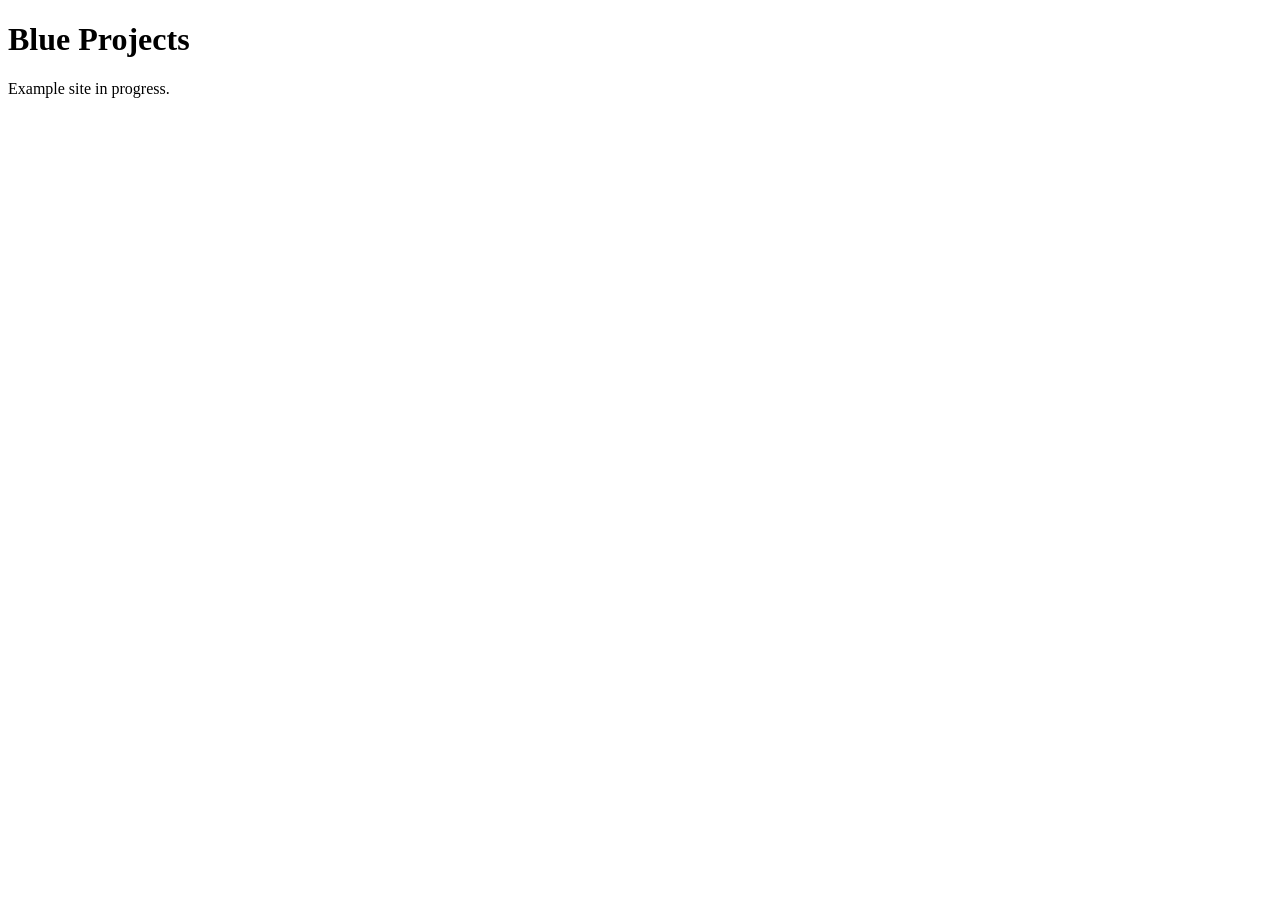
==== blue-projects/index.html @ f51b66b6 "Reset folio to scaffold, add Blue Projects folder Daniel wants to do more design thinking before the" ====
<!doctype html>
<!--
  Holding page so /blue-projects resolves. Deliberately unstyled — no design
  decisions here, and nothing linked from the folio's stylesheets, since Blue
  Projects is a separate brand.

  Replace wholesale once the brand lands.
-->
<html lang="en">
  <head>
    <meta charset="utf-8" />
    <meta name="viewport" content="width=device-width, initial-scale=1" />

    <title>Blue Projects</title>
    <meta name="description" content="Blue Projects — example site. In progress." />

    <!-- Nothing to index until there's real content. -->
    <meta name="robots" content="noindex" />
  </head>

  <body>
    <main>
      <h1>Blue Projects</h1>
      <p>Example site in progress.</p>
    </main>
  </body>
</html>
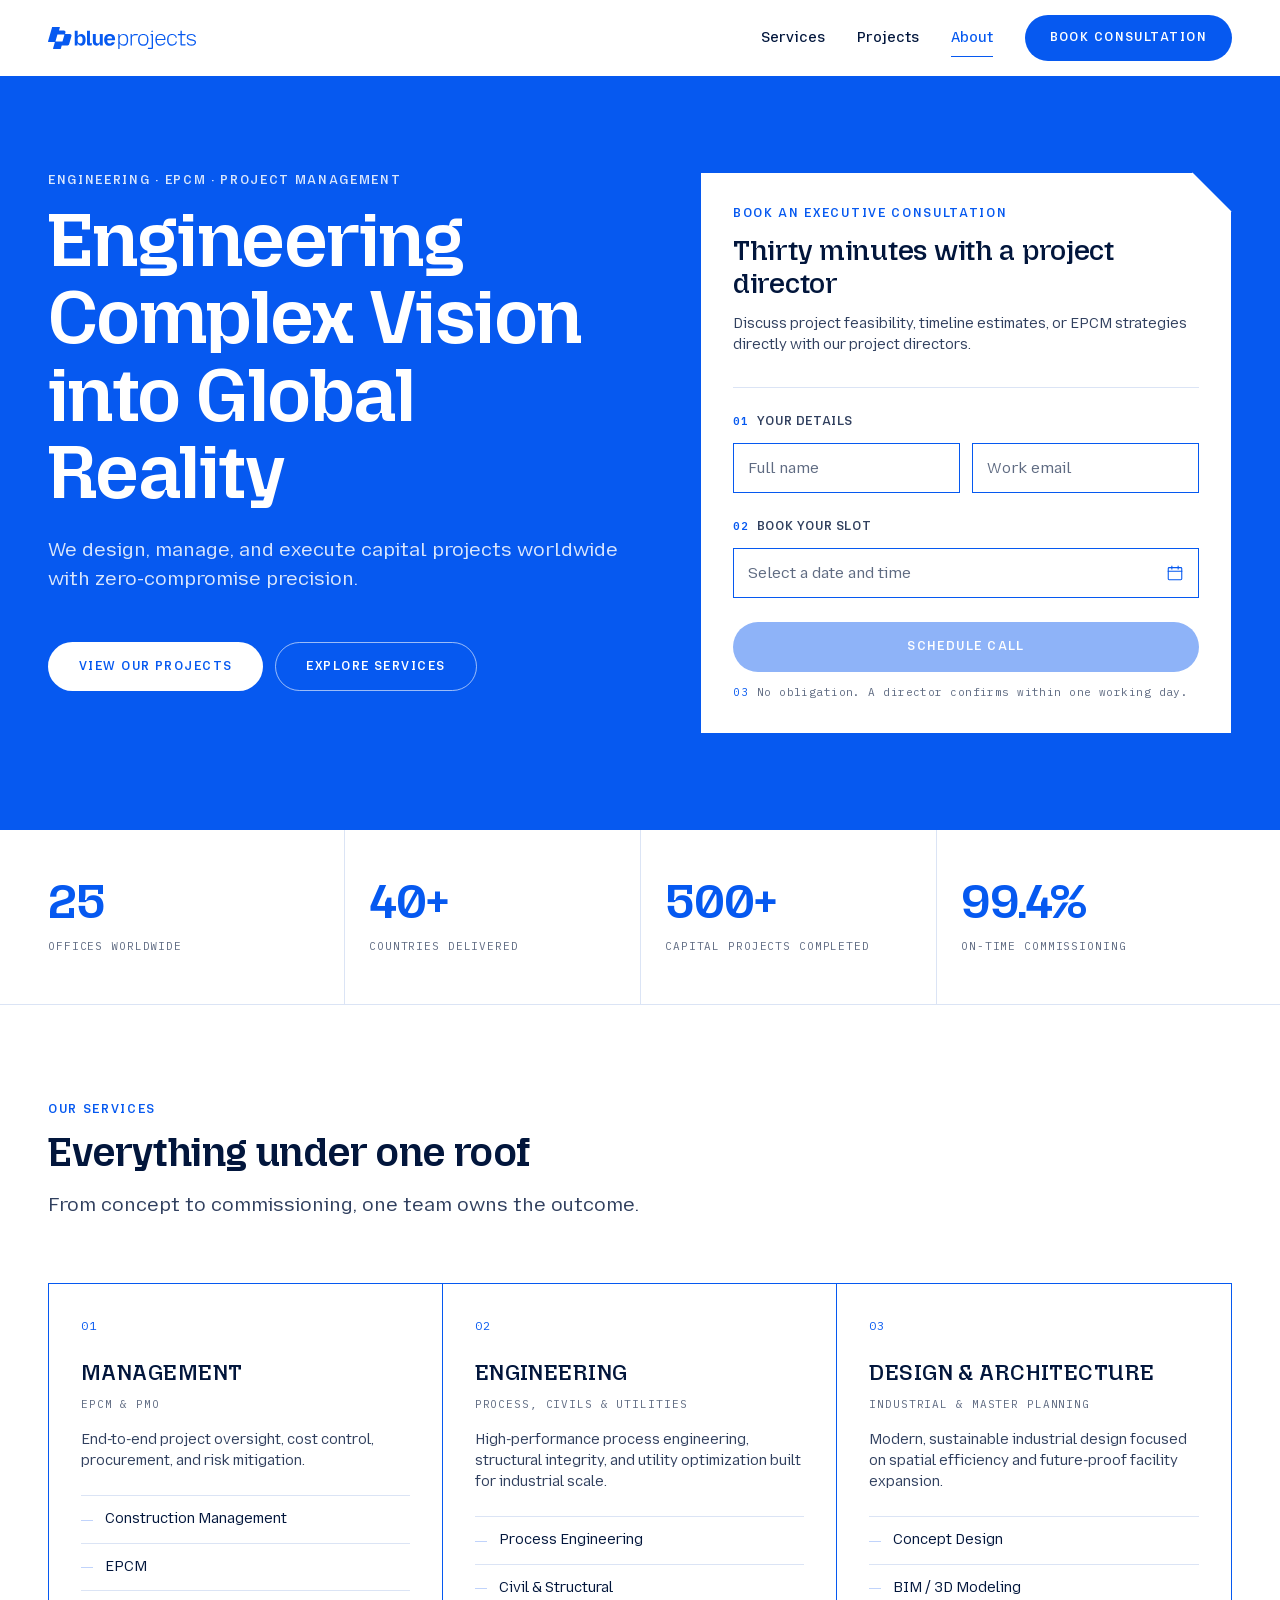
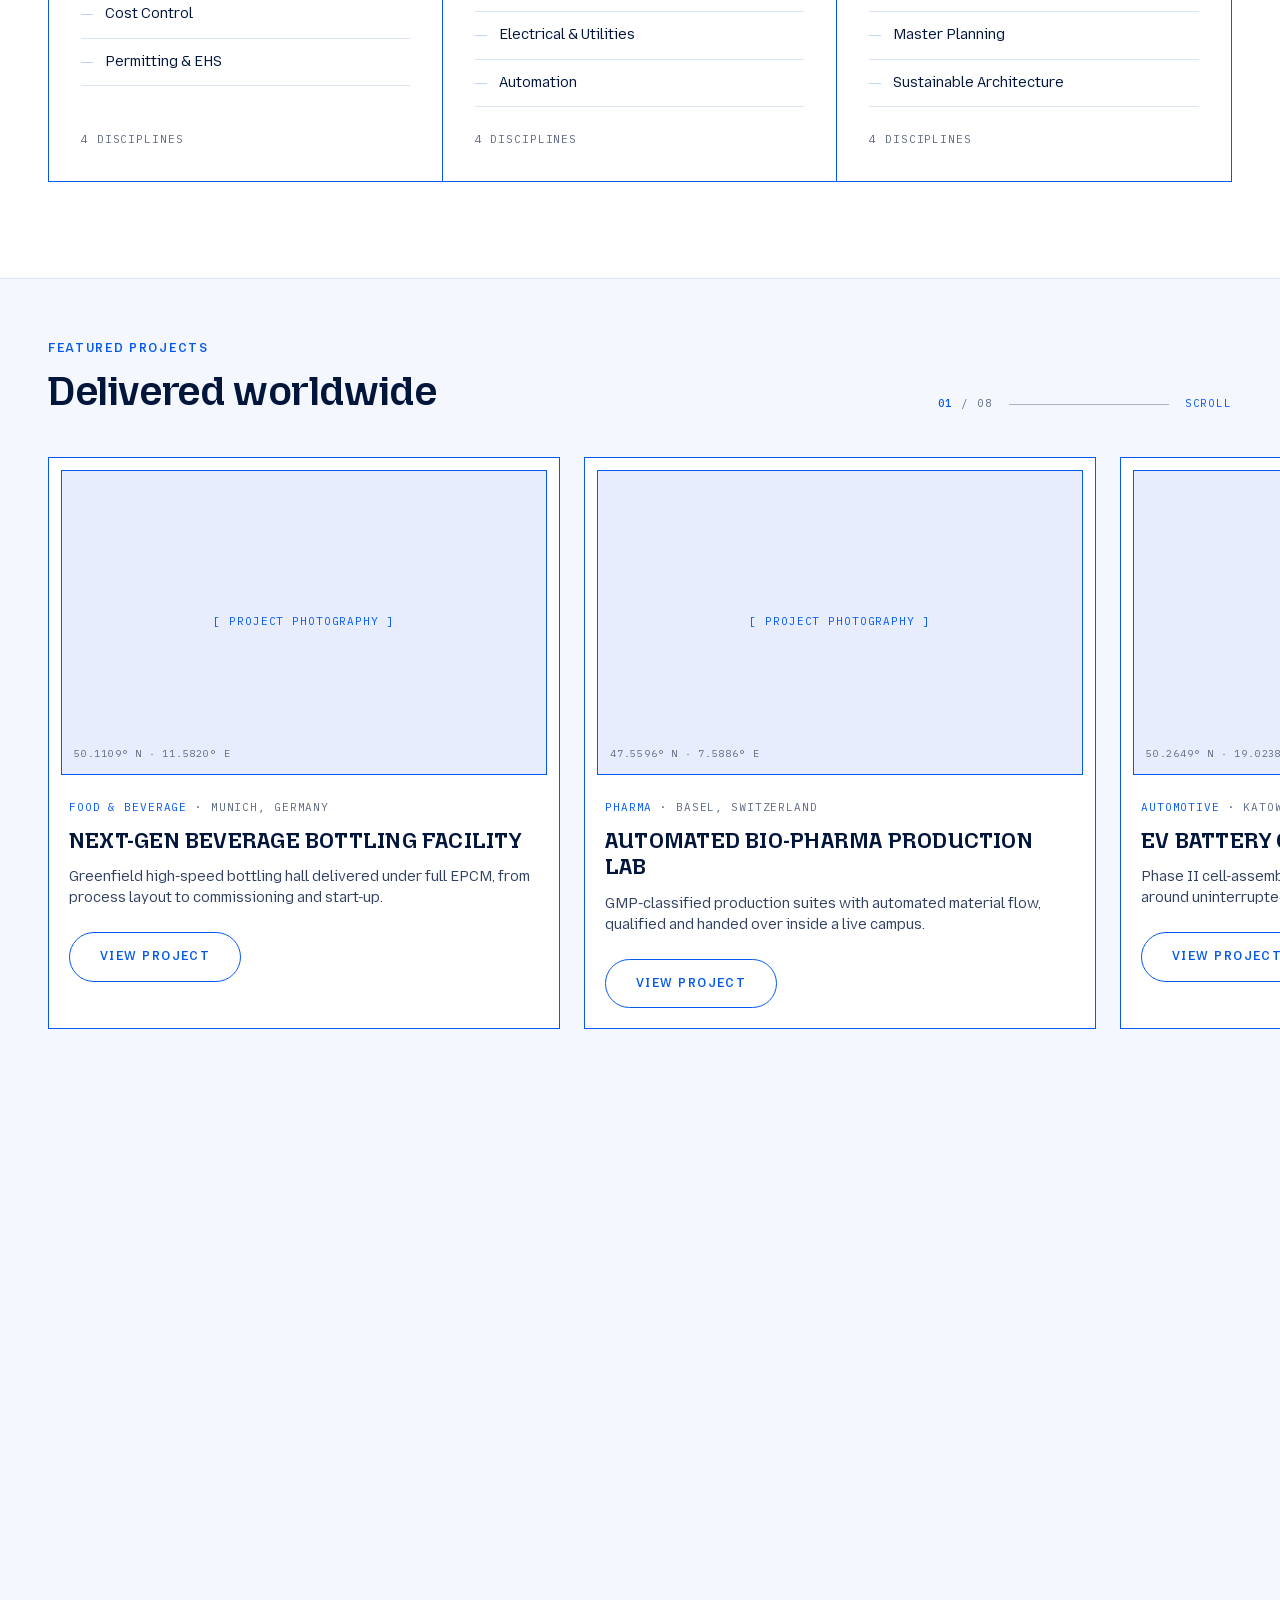
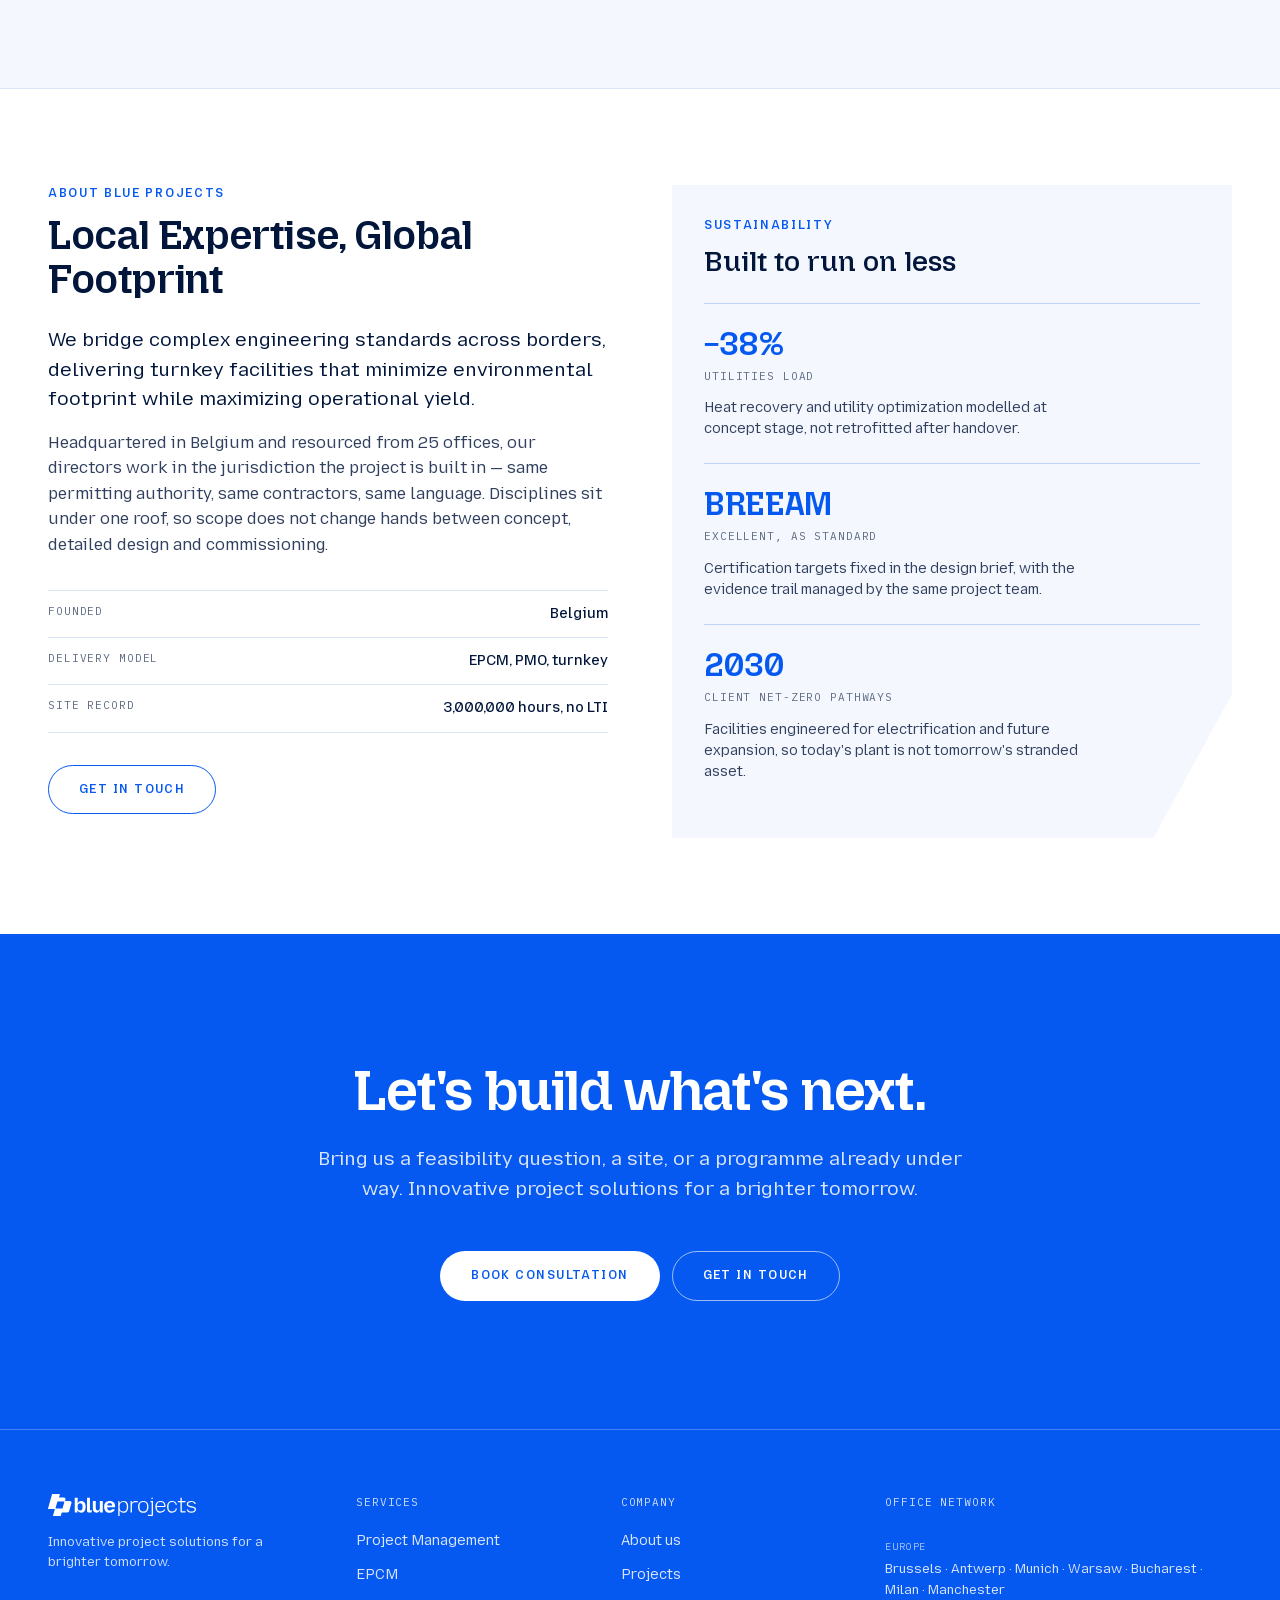
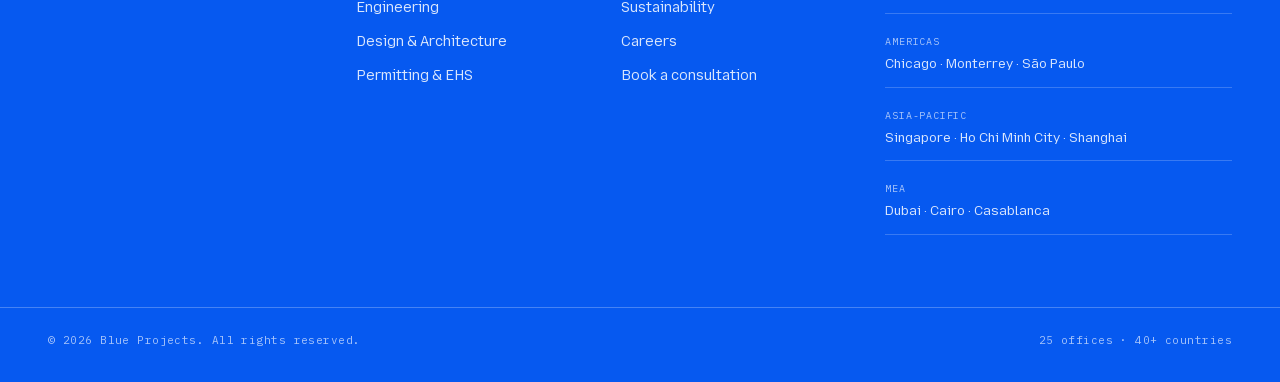
==== commit ff5b3238: "Add the Experience component from the Figma component set Builds "Job description" (Property 1 = CTL" ====
--- a/blue-projects/index.html
+++ b/blue-projects/index.html
@@ -1,27 +1,636 @@
 <!doctype html>
-<!--
-  Holding page so /blue-projects resolves. Deliberately unstyled — no design
-  decisions here, and nothing linked from the folio's stylesheets, since Blue
-  Projects is a separate brand.
-
-  Replace wholesale once the brand lands.
--->
 <html lang="en">
   <head>
     <meta charset="utf-8" />
     <meta name="viewport" content="width=device-width, initial-scale=1" />
 
-    <title>Blue Projects</title>
-    <meta name="description" content="Blue Projects — example site. In progress." />
-
-    <!-- Nothing to index until there's real content. -->
+    <title>Blue Projects — Engineering, EPCM and project management</title>
+    <meta
+      name="description"
+      content="Blue Projects designs, manages and executes capital projects worldwide — engineering, EPCM and industrial architecture from concept through commissioning."
+    />
     <meta name="robots" content="noindex" />
+    <meta name="theme-color" content="#0659f0" />
+
+    <link rel="icon" href="assets/brand/blue-projects-motif.svg" type="image/svg+xml" />
+
+    <!-- Preload the two faces that paint above the fold. -->
+    <link rel="preload" href="assets/fonts/MozillaHeadline-Variable.woff2" as="font" type="font/woff2" crossorigin />
+    <link rel="preload" href="assets/fonts/MozillaText-Variable.woff2" as="font" type="font/woff2" crossorigin />
+
+    <link rel="stylesheet" href="css/tokens.css" />
+    <link rel="stylesheet" href="css/main.css" />
+
+    <!-- Marks the page as scripted before first paint, so scroll reveals only
+         start hidden when there's something around to un-hide them. -->
+    <script>
+      document.documentElement.className += ' js';
+    </script>
   </head>
 
   <body>
-    <main>
-      <h1>Blue Projects</h1>
-      <p>Example site in progress.</p>
+    <a class="skip-link" href="#main">Skip to content</a>
+
+    <!-- ====================================================================
+         Navigation
+         ==================================================================== -->
+    <header class="nav" id="nav" data-nav>
+      <div class="nav__inner">
+        <a class="nav__brand" href="#top" aria-label="Blue Projects — home">
+          <img src="assets/brand/blue-projects-logo-blue.svg" alt="Blue Projects" width="168" height="22" />
+        </a>
+
+        <nav class="nav__links" id="nav-links" aria-label="Primary">
+          <a class="nav__link" href="#services" data-navlink="services">Services</a>
+          <a class="nav__link" href="#projects" data-navlink="projects">Projects</a>
+          <a class="nav__link" href="#about" data-navlink="about">About</a>
+          <a class="btn btn--primary nav__cta" href="#consultation">Book Consultation</a>
+        </nav>
+
+        <button class="nav__toggle" type="button" aria-expanded="false" aria-controls="nav-links" data-nav-toggle>
+          <span class="nav__toggle-bars" aria-hidden="true"><i></i><i></i></span>
+          <span class="sr-only">Menu</span>
+        </button>
+      </div>
+    </header>
+
+    <!-- Everything that scrolls. js/main.js translates this wrapper — and only
+         this wrapper — for the elastic overscroll bounce, so the fixed nav
+         above it stays put. -->
+    <div class="page" data-page>
+      <main id="main">
+      <!-- ==================================================================
+           A. Hero + executive consultation
+           ================================================================== -->
+      <section class="hero" id="top">
+        <div class="container hero__grid">
+          <div class="hero__copy">
+            <p class="eyebrow eyebrow--on-blue">Engineering · EPCM · Project management</p>
+
+            <h1 class="hero__title">Engineering Complex Vision into Global Reality</h1>
+
+            <p class="hero__sub">
+              We design, manage, and execute capital projects worldwide with zero-compromise precision.
+            </p>
+
+            <div class="hero__actions">
+              <a class="btn btn--on-blue" href="#projects">View our projects</a>
+              <a class="btn btn--ghost-on-blue" href="#services">Explore services</a>
+            </div>
+          </div>
+
+          <!-- Consultation feature box -------------------------------------
+               Three steps: details, slot, schedule. The slot picker stays
+               collapsed to one field until it's opened, which is what keeps
+               the card short. The CTA unlocks once name, email, date and time
+               are all in. -->
+          <aside class="consult" id="consultation" aria-labelledby="consult-title">
+            <div class="consult__head">
+              <p class="eyebrow">Book an Executive Consultation</p>
+              <h2 class="consult__title" id="consult-title">Thirty minutes with a project director</h2>
+              <p class="consult__copy">
+                Discuss project feasibility, timeline estimates, or EPCM strategies directly with our project
+                directors.
+              </p>
+            </div>
+
+            <form class="consult__form" data-consult-form novalidate>
+              <noscript>
+                <p class="consult__noscript">
+                  Enable JavaScript to pick a slot, or email
+                  <a href="mailto:consult@blueprojects.example">consult@blueprojects.example</a>.
+                </p>
+              </noscript>
+
+              <ol class="consult__steps">
+                <!-- Step 01 — who's calling -->
+                <li class="consult__step" data-step="1">
+                  <span class="consult__label"><span class="consult__num">01</span> Your details</span>
+                  <div class="fields">
+                    <div class="field">
+                      <label class="sr-only" for="consult-name">Full name</label>
+                      <input
+                        class="field__control"
+                        id="consult-name"
+                        name="name"
+                        type="text"
+                        placeholder="Full name"
+                        autocomplete="name"
+                        required
+                        data-consult-name
+                      />
+                    </div>
+                    <div class="field">
+                      <label class="sr-only" for="consult-email">Work email</label>
+                      <input
+                        class="field__control"
+                        id="consult-email"
+                        name="email"
+                        type="email"
+                        placeholder="Work email"
+                        autocomplete="email"
+                        required
+                        aria-describedby="consult-email-error"
+                        data-consult-email
+                      />
+                    </div>
+                  </div>
+                  <p class="field__error" id="consult-email-error" data-consult-email-error hidden>
+                    Enter a valid email address.
+                  </p>
+                </li>
+
+                <!-- Step 02 — the slot. Collapsed to a single field; opening it
+                     reveals the calendar and that date's times side by side, and
+                     it collapses again once a full slot is picked. -->
+                <li class="consult__step" data-step="2">
+                  <span class="consult__label" id="consult-slot-label">
+                    <span class="consult__num">02</span> Book your slot
+                  </span>
+
+                  <button
+                    class="slot"
+                    type="button"
+                    aria-expanded="false"
+                    aria-controls="slot-panel"
+                    aria-labelledby="consult-slot-label slot-value"
+                    data-slot-trigger
+                  >
+                    <span class="slot__value" id="slot-value" data-slot-value>Select a date and time</span>
+                    <svg class="slot__icon" viewBox="0 0 20 20" aria-hidden="true" focusable="false">
+                      <rect x="2.5" y="4" width="15" height="13.5" rx="1" />
+                      <path d="M2.5 8h15M6.5 2.5v3M13.5 2.5v3" />
+                    </svg>
+                  </button>
+
+                  <div class="slotpanel" id="slot-panel" data-slot-panel>
+                    <div class="slotpanel__inner">
+                      <div class="slotpanel__grid">
+                        <!-- Calendar -->
+                        <div class="cal">
+                          <div class="cal__head">
+                            <button class="cal__nav" type="button" data-cal-prev aria-label="Previous month">
+                              <svg viewBox="0 0 12 12" aria-hidden="true" focusable="false">
+                                <path d="M7.5 1.5 3 6l4.5 4.5" />
+                              </svg>
+                            </button>
+                            <p class="cal__month" data-cal-month aria-live="polite">Month</p>
+                            <button class="cal__nav" type="button" data-cal-next aria-label="Next month">
+                              <svg viewBox="0 0 12 12" aria-hidden="true" focusable="false">
+                                <path d="M4.5 1.5 9 6l-4.5 4.5" />
+                              </svg>
+                            </button>
+                            <span class="cal__tz" data-cal-tz>CET</span>
+                          </div>
+
+                          <div class="cal__dows" aria-hidden="true">
+                            <span>M</span><span>T</span><span>W</span><span>T</span>
+                            <span>F</span><span>S</span><span>S</span>
+                          </div>
+
+                          <div class="cal__grid" role="group" aria-labelledby="consult-slot-label" data-cal-grid>
+                            <!-- Populated by js/main.js -->
+                          </div>
+                        </div>
+
+                        <!-- Times for the selected day -->
+                        <div class="slottimes">
+                          <p class="slottimes__title" id="consult-time-label" data-times-title>Select a date</p>
+                          <div class="times" role="radiogroup" aria-labelledby="consult-time-label" data-consult-times>
+                            <!-- Populated by js/main.js -->
+                          </div>
+                        </div>
+                      </div>
+
+                      <p class="slotpanel__hint" data-consult-time-hint>
+                        Working days only · 30 minutes · CET
+                      </p>
+                    </div>
+                  </div>
+                </li>
+
+                <!-- Step 03 — submit -->
+                <li class="consult__step" data-step="3">
+                  <button class="btn btn--primary btn--block" type="submit" data-consult-submit disabled>
+                    Schedule Call
+                  </button>
+                  <p class="consult__fineprint">
+                    <span class="consult__num">03</span> No obligation. A director confirms within one working day.
+                  </p>
+                </li>
+              </ol>
+            </form>
+
+            <!-- Confirmation state, swapped in on submit -->
+            <div class="consult__done" data-consult-done hidden>
+              <p class="eyebrow">Request received</p>
+              <h3 class="consult__done-title">Slot held</h3>
+              <dl class="consult__summary">
+                <div><dt>Name</dt><dd data-done-name></dd></div>
+                <div><dt>Email</dt><dd data-done-email></dd></div>
+                <div><dt>Slot</dt><dd data-done-date></dd></div>
+                <div><dt>Reference</dt><dd data-done-ref></dd></div>
+              </dl>
+              <p class="consult__copy">
+                A project director will confirm the time by email within one working day.
+              </p>
+              <button class="btn btn--ghost btn--block" type="button" data-consult-reset>Book another slot</button>
+            </div>
+          </aside>
+        </div>
+      </section>
+
+      <!-- ==================================================================
+           C. Stats banner
+           ================================================================== -->
+      <section class="stats" aria-label="Blue Projects by the numbers">
+        <div class="container stats__grid">
+          <div class="stat" data-reveal>
+            <span class="stat__value" data-count-to="25">25</span>
+            <span class="stat__label">Offices worldwide</span>
+          </div>
+          <div class="stat" data-reveal>
+            <span class="stat__value" data-count-to="40" data-count-suffix="+">40+</span>
+            <span class="stat__label">Countries delivered</span>
+          </div>
+          <div class="stat" data-reveal>
+            <span class="stat__value" data-count-to="500" data-count-suffix="+">500+</span>
+            <span class="stat__label">Capital projects completed</span>
+          </div>
+          <div class="stat" data-reveal>
+            <span class="stat__value" data-count-to="99.4" data-count-suffix="%" data-count-decimals="1">99.4%</span>
+            <span class="stat__label">On-time commissioning</span>
+          </div>
+        </div>
+      </section>
+
+      <!-- ==================================================================
+           D. Services
+           ================================================================== -->
+      <section class="services section" id="services">
+        <div class="container">
+          <div class="section__head" data-reveal>
+            <p class="eyebrow">Our Services</p>
+            <h2 class="section__title">Everything under one roof</h2>
+            <p class="section__sub">From concept to commissioning, one team owns the outcome.</p>
+          </div>
+
+          <div class="buckets">
+            <!-- 1. Management -->
+            <article class="bucket">
+              <p class="bucket__index">01</p>
+              <h3 class="bucket__title">Management</h3>
+              <p class="bucket__kicker">EPCM &amp; PMO</p>
+              <p class="bucket__copy">
+                End-to-end project oversight, cost control, procurement, and risk mitigation.
+              </p>
+              <ul class="bucket__list">
+                <li>Construction Management</li>
+                <li>EPCM</li>
+                <li>Cost Control</li>
+                <li>Permitting &amp; EHS</li>
+              </ul>
+              <p class="bucket__meta">4 disciplines</p>
+            </article>
+
+            <!-- 2. Engineering -->
+            <article class="bucket">
+              <p class="bucket__index">02</p>
+              <h3 class="bucket__title">Engineering</h3>
+              <p class="bucket__kicker">Process, civils &amp; utilities</p>
+              <p class="bucket__copy">
+                High-performance process engineering, structural integrity, and utility optimization built for
+                industrial scale.
+              </p>
+              <ul class="bucket__list">
+                <li>Process Engineering</li>
+                <li>Civil &amp; Structural</li>
+                <li>Electrical &amp; Utilities</li>
+                <li>Automation</li>
+              </ul>
+              <p class="bucket__meta">4 disciplines</p>
+            </article>
+
+            <!-- 3. Design & Architecture -->
+            <article class="bucket">
+              <p class="bucket__index">03</p>
+              <h3 class="bucket__title">Design &amp; Architecture</h3>
+              <p class="bucket__kicker">Industrial &amp; master planning</p>
+              <p class="bucket__copy">
+                Modern, sustainable industrial design focused on spatial efficiency and future-proof facility
+                expansion.
+              </p>
+              <ul class="bucket__list">
+                <li>Concept Design</li>
+                <li>BIM / 3D Modeling</li>
+                <li>Master Planning</li>
+                <li>Sustainable Architecture</li>
+              </ul>
+              <p class="bucket__meta">4 disciplines</p>
+            </article>
+          </div>
+        </div>
+      </section>
+
+      <!-- ==================================================================
+           E. Featured projects — pinned horizontal track
+           ================================================================== -->
+      <section class="pin" id="projects" data-pin>
+        <div class="pin__stage">
+          <div class="container pin__head">
+            <div>
+              <p class="eyebrow">Featured Projects</p>
+              <h2 class="pin__title">Delivered worldwide</h2>
+            </div>
+            <div class="pin__progress" aria-hidden="true">
+              <span class="pin__count"><b data-pin-index>01</b> / <span data-pin-total>08</span></span>
+              <span class="pin__bar"><i data-pin-bar></i></span>
+              <span class="pin__scrollcue">Scroll</span>
+            </div>
+          </div>
+
+          <div class="pin__viewport" data-pin-viewport>
+            <div class="pin__track" data-pin-track>
+              <article class="project">
+                <div class="project__frame">
+                  <div class="project__image" role="img" aria-label="Beverage bottling hall, Munich">
+                    <span class="project__placeholder">[ project photography ]</span>
+                    <span class="project__coord">50.1109° N · 11.5820° E</span>
+                  </div>
+                </div>
+                <div class="project__body">
+                  <p class="project__meta"><span class="project__sector">Food &amp; Beverage</span> · Munich, Germany</p>
+                  <h3 class="project__title">Next-Gen Beverage Bottling Facility</h3>
+                  <p class="project__copy">
+                    Greenfield high-speed bottling hall delivered under full EPCM, from process layout to
+                    commissioning and start-up.
+                  </p>
+                  <a class="btn btn--ghost" href="#projects">View Project</a>
+                </div>
+              </article>
+
+              <article class="project">
+                <div class="project__frame">
+                  <div class="project__image" role="img" aria-label="Bio-pharma production laboratory, Basel">
+                    <span class="project__placeholder">[ project photography ]</span>
+                    <span class="project__coord">47.5596° N · 7.5886° E</span>
+                  </div>
+                </div>
+                <div class="project__body">
+                  <p class="project__meta"><span class="project__sector">Pharma</span> · Basel, Switzerland</p>
+                  <h3 class="project__title">Automated Bio-Pharma Production Lab</h3>
+                  <p class="project__copy">
+                    GMP-classified production suites with automated material flow, qualified and handed over
+                    inside a live campus.
+                  </p>
+                  <a class="btn btn--ghost" href="#projects">View Project</a>
+                </div>
+              </article>
+
+              <article class="project">
+                <div class="project__frame">
+                  <div class="project__image" role="img" aria-label="EV battery gigafactory, Katowice">
+                    <span class="project__placeholder">[ project photography ]</span>
+                    <span class="project__coord">50.2649° N · 19.0238° E</span>
+                  </div>
+                </div>
+                <div class="project__body">
+                  <p class="project__meta"><span class="project__sector">Automotive</span> · Katowice, Poland</p>
+                  <h3 class="project__title">EV Battery Gigafactory Phase II</h3>
+                  <p class="project__copy">
+                    Phase II cell-assembly expansion on a brownfield site, engineered around uninterrupted
+                    production next door.
+                  </p>
+                  <a class="btn btn--ghost" href="#projects">View Project</a>
+                </div>
+              </article>
+
+              <article class="project">
+                <div class="project__frame">
+                  <div class="project__image" role="img" aria-label="Cold-chain distribution hub, Manchester">
+                    <span class="project__placeholder">[ project photography ]</span>
+                    <span class="project__coord">53.4808° N · 2.2426° W</span>
+                  </div>
+                </div>
+                <div class="project__body">
+                  <p class="project__meta"><span class="project__sector">Logistics</span> · Manchester, UK</p>
+                  <h3 class="project__title">High-Velocity Cold-Chain Hub</h3>
+                  <p class="project__copy">
+                    Temperature-controlled high-bay distribution centre with automated retrieval and full
+                    utilities design.
+                  </p>
+                  <a class="btn btn--ghost" href="#projects">View Project</a>
+                </div>
+              </article>
+
+              <article class="project">
+                <div class="project__frame">
+                  <div class="project__image" role="img" aria-label="Confectionery production hall, Ghent">
+                    <span class="project__placeholder">[ project photography ]</span>
+                    <span class="project__coord">51.0543° N · 3.7174° E</span>
+                  </div>
+                </div>
+                <div class="project__body">
+                  <p class="project__meta"><span class="project__sector">Food &amp; Beverage</span> · Ghent, Belgium</p>
+                  <h3 class="project__title">Confectionery Line Expansion</h3>
+                  <p class="project__copy">
+                    Placeholder copy. Second production line added inside a running plant, with utilities rerouted over
+                    three shutdown windows.
+                  </p>
+                  <a class="btn btn--ghost" href="#projects">View Project</a>
+                </div>
+              </article>
+
+              <article class="project">
+                <div class="project__frame">
+                  <div class="project__image" role="img" aria-label="Sterile fill-finish suite, Dublin">
+                    <span class="project__placeholder">[ project photography ]</span>
+                    <span class="project__coord">53.3498° N · 6.2603° W</span>
+                  </div>
+                </div>
+                <div class="project__body">
+                  <p class="project__meta"><span class="project__sector">Pharma</span> · Dublin, Ireland</p>
+                  <h3 class="project__title">Sterile Fill-Finish Suite</h3>
+                  <p class="project__copy">
+                    Placeholder copy. Cleanroom cascade and isolator installation delivered to a fixed qualification
+                    deadline.
+                  </p>
+                  <a class="btn btn--ghost" href="#projects">View Project</a>
+                </div>
+              </article>
+
+              <article class="project">
+                <div class="project__frame">
+                  <div class="project__image" role="img" aria-label="Press shop extension, Valencia">
+                    <span class="project__placeholder">[ project photography ]</span>
+                    <span class="project__coord">39.4699° N · 0.3763° W</span>
+                  </div>
+                </div>
+                <div class="project__body">
+                  <p class="project__meta"><span class="project__sector">Automotive</span> · Valencia, Spain</p>
+                  <h3 class="project__title">Press Shop Extension</h3>
+                  <p class="project__copy">
+                    Placeholder copy. Heavy-foundation press bay with reinforced pits, sequenced around live body-shop
+                    operations.
+                  </p>
+                  <a class="btn btn--ghost" href="#projects">View Project</a>
+                </div>
+              </article>
+
+              <article class="project">
+                <div class="project__frame">
+                  <div class="project__image" role="img" aria-label="Automated parcel hub, Rotterdam">
+                    <span class="project__placeholder">[ project photography ]</span>
+                    <span class="project__coord">51.9244° N · 4.4777° E</span>
+                  </div>
+                </div>
+                <div class="project__body">
+                  <p class="project__meta"><span class="project__sector">Logistics</span> · Rotterdam, Netherlands</p>
+                  <h3 class="project__title">Automated Parcel Sortation Hub</h3>
+                  <p class="project__copy">
+                    Placeholder copy. Cross-dock terminal with automated sortation, dock levellers and full site
+                    infrastructure.
+                  </p>
+                  <a class="btn btn--ghost" href="#projects">View Project</a>
+                </div>
+              </article>
+            </div>
+          </div>
+        </div>
+      </section>
+
+      <!-- ==================================================================
+           F. About & sustainability
+           ================================================================== -->
+      <section class="about section" id="about">
+        <div class="container about__grid">
+          <div class="about__left" data-reveal>
+            <p class="eyebrow">About Blue Projects</p>
+            <h2 class="section__title">Local Expertise, Global Footprint</h2>
+            <p class="about__lead">
+              We bridge complex engineering standards across borders, delivering turnkey facilities that minimize
+              environmental footprint while maximizing operational yield.
+            </p>
+            <p class="about__body">
+              Headquartered in Belgium and resourced from 25 offices, our directors work in the jurisdiction the
+              project is built in — same permitting authority, same contractors, same language. Disciplines sit
+              under one roof, so scope does not change hands between concept, detailed design and commissioning.
+            </p>
+            <dl class="about__facts">
+              <div><dt>Founded</dt><dd>Belgium</dd></div>
+              <div><dt>Delivery model</dt><dd>EPCM, PMO, turnkey</dd></div>
+              <div><dt>Site record</dt><dd>3,000,000 hours, no LTI</dd></div>
+            </dl>
+            <a class="btn btn--ghost" href="#cta">Get in touch</a>
+          </div>
+
+          <div class="about__right" data-reveal>
+            <p class="eyebrow">Sustainability</p>
+            <h3 class="about__right-title">Built to run on less</h3>
+            <ul class="commitments">
+              <li class="commitment">
+                <span class="commitment__value">−38%</span>
+                <span class="commitment__label">Utilities load</span>
+                <p class="commitment__copy">
+                  Heat recovery and utility optimization modelled at concept stage, not retrofitted after handover.
+                </p>
+              </li>
+              <li class="commitment">
+                <span class="commitment__value">BREEAM</span>
+                <span class="commitment__label">Excellent, as standard</span>
+                <p class="commitment__copy">
+                  Certification targets fixed in the design brief, with the evidence trail managed by the same
+                  project team.
+                </p>
+              </li>
+              <li class="commitment">
+                <span class="commitment__value">2030</span>
+                <span class="commitment__label">Client net-zero pathways</span>
+                <p class="commitment__copy">
+                  Facilities engineered for electrification and future expansion, so today's plant is not tomorrow's
+                  stranded asset.
+                </p>
+              </li>
+            </ul>
+          </div>
+        </div>
+      </section>
+
+      <!-- ==================================================================
+           G. Closing CTA
+           ================================================================== -->
+      <section class="cta" id="cta">
+        <div class="container cta__inner">
+          <h2 class="cta__title">Let's build what's next.</h2>
+          <p class="cta__sub">
+            Bring us a feasibility question, a site, or a programme already under way. Innovative project solutions
+            for a brighter tomorrow.
+          </p>
+          <div class="cta__actions">
+            <a class="btn btn--on-blue" href="#consultation">Book Consultation</a>
+            <a class="btn btn--ghost-on-blue" href="mailto:hello@blueprojects.example">Get in Touch</a>
+          </div>
+        </div>
+      </section>
     </main>
+
+    <!-- ====================================================================
+         Footer
+         ==================================================================== -->
+    <footer class="footer">
+      <div class="container footer__grid">
+        <div class="footer__brand">
+          <img
+            src="assets/brand/blue-projects-logo-white.svg"
+            alt="Blue Projects"
+            width="168"
+            height="22"
+          />
+          <p class="footer__tagline">Innovative project solutions for a brighter tomorrow.</p>
+        </div>
+
+        <div class="footer__col">
+          <p class="footer__title">Services</p>
+          <ul>
+            <li><a href="#services">Project Management</a></li>
+            <li><a href="#services">EPCM</a></li>
+            <li><a href="#services">Engineering</a></li>
+            <li><a href="#services">Design &amp; Architecture</a></li>
+            <li><a href="#services">Permitting &amp; EHS</a></li>
+          </ul>
+        </div>
+
+        <div class="footer__col">
+          <p class="footer__title">Company</p>
+          <ul>
+            <li><a href="#about">About us</a></li>
+            <li><a href="#projects">Projects</a></li>
+            <li><a href="#about">Sustainability</a></li>
+            <li><a href="#cta">Careers</a></li>
+            <li><a href="#consultation">Book a consultation</a></li>
+          </ul>
+        </div>
+
+        <div class="footer__col footer__col--wide">
+          <p class="footer__title">Office network</p>
+          <ul class="footer__offices">
+            <li><span>Europe</span> Brussels · Antwerp · Munich · Warsaw · Bucharest · Milan · Manchester</li>
+            <li><span>Americas</span> Chicago · Monterrey · São Paulo</li>
+            <li><span>Asia-Pacific</span> Singapore · Ho Chi Minh City · Shanghai</li>
+            <li><span>MEA</span> Dubai · Cairo · Casablanca</li>
+          </ul>
+        </div>
+      </div>
+
+      <div class="container footer__base">
+        <p>© <span data-year>2026</span> Blue Projects. All rights reserved.</p>
+        <p>25 offices · 40+ countries</p>
+      </div>
+    </footer>
+
+    </div>
+    <!-- /.page -->
+
+    <script src="js/main.js" defer></script>
   </body>
 </html>
--- a/blue-projects/css/tokens.css
+++ b/blue-projects/css/tokens.css
@@ -0,0 +1,179 @@
+/* ==========================================================================
+   Blue Projects — design tokens
+   Ported verbatim from the Blue Projects Design System export
+   (tokens/colors.css, typography.css, spacing.css, motifs.css).
+
+   This file is the brand contract: values here are not invented locally.
+   Anything added on top is marked SITE ADDITION with a reason.
+   Nothing in here may reference the folio's /css/tokens.css.
+   ========================================================================== */
+
+/* --- Fonts ---------------------------------------------------------------
+   Mozilla Headline / Mozilla Text ship here as their open Google Fonts
+   variable releases — the same typefaces as the Adobe Fonts brief. If the
+   licensed Adobe files turn up, drop them in assets/fonts/ and swap the src
+   below; no other file changes needed.
+   IBM Plex Mono is the system's flagged addition, for technical labels.     */
+
+@font-face {
+  font-family: 'Mozilla Headline';
+  src: url('../assets/fonts/MozillaHeadline-Variable.woff2') format('woff2-variations');
+  font-weight: 200 700;
+  font-style: normal;
+  font-display: swap;
+}
+@font-face {
+  font-family: 'Mozilla Text';
+  src: url('../assets/fonts/MozillaText-Variable.woff2') format('woff2-variations');
+  font-weight: 200 700;
+  font-style: normal;
+  font-display: swap;
+}
+@font-face {
+  font-family: 'IBM Plex Mono';
+  src: url('../assets/fonts/IBMPlexMono-400.woff2') format('woff2');
+  font-weight: 400;
+  font-style: normal;
+  font-display: swap;
+}
+@font-face {
+  font-family: 'IBM Plex Mono';
+  src: url('../assets/fonts/IBMPlexMono-500.woff2') format('woff2');
+  font-weight: 500;
+  font-style: normal;
+  font-display: swap;
+}
+@font-face {
+  font-family: 'IBM Plex Mono';
+  src: url('../assets/fonts/IBMPlexMono-600.woff2') format('woff2');
+  font-weight: 600;
+  font-style: normal;
+  font-display: swap;
+}
+
+:root {
+  /* --- Colour ----------------------------------------------------------
+     Blue carries nearly all the colour weight. Navy is text and small
+     accents only — never a large fill, never the logo.                   */
+  --bp-blue: #0659f0;
+  --bp-blue-75: #3d7cf3;
+  --bp-blue-50: #82a8f7;
+  --bp-blue-25: #c0d3fb;
+  --bp-blue-10: #e7edfd;
+  --bp-navy: #02163c;
+  --bp-navy-75: #31405f;
+  --bp-navy-50: #5f6b82;
+  --bp-navy-25: #adb4c1;
+  --bp-white: #ffffff;
+
+  --fg-primary: var(--bp-navy);
+  --fg-secondary: var(--bp-navy-75);
+  --fg-muted: var(--bp-navy-50);
+  --fg-on-dark: var(--bp-white);
+  --fg-on-blue: var(--bp-white);
+  --fg-link: var(--bp-blue);
+  --fg-link-hover: var(--bp-navy);
+
+  --surface-page: var(--bp-white);
+  --surface-sunken: #f4f7fd;
+  --surface-dark: var(--bp-navy);
+  --surface-blue: var(--bp-blue);
+
+  --border-subtle: #dbe4f5;
+  --border-strong: var(--bp-navy-25);
+  --border-on-dark: rgba(255, 255, 255, 0.18);
+
+  /* --- Type ------------------------------------------------------------ */
+  --font-display: 'Mozilla Headline', Arial, sans-serif;
+  --font-body: 'Mozilla Text', Arial, sans-serif;
+  --font-mono: 'IBM Plex Mono', ui-monospace, monospace;
+
+  --text-eyebrow: 600 12px/1.4 var(--font-body);
+  --text-display-xl: 600 76px/1.02 var(--font-display);
+  --text-display-lg: 600 56px/1.05 var(--font-display);
+  --text-display-md: 600 40px/1.1 var(--font-display);
+  --text-display-sm: 500 28px/1.2 var(--font-display);
+  --text-heading: 500 22px/1.3 var(--font-display);
+  --text-body-lg: 400 19px/1.55 var(--font-body);
+  --text-body: 400 16px/1.6 var(--font-body);
+  --text-body-sm: 400 14px/1.5 var(--font-body);
+  --text-stat: 600 48px/1 var(--font-display);
+  --tracking-eyebrow: 0.14em;
+
+  /* --- Space, shape, motion -------------------------------------------- */
+  --space-1: 4px;
+  --space-2: 8px;
+  --space-3: 12px;
+  --space-4: 16px;
+  --space-5: 24px;
+  --space-6: 32px;
+  --space-7: 48px;
+  --space-8: 64px;
+  --space-9: 96px;
+  --space-10: 128px;
+
+  --radius-sm: 2px;
+  --radius-md: 4px;
+  --radius-lg: 8px;
+
+  --container-max: 1280px;
+  --cut-angle: 16deg;
+
+  /* The system sets both shadow tokens to `none` on purpose: no shadows,
+     no gradients, anywhere. Hairline strokes are the only structure.      */
+  --shadow-card: none;
+  --shadow-dark: none;
+
+  --stroke-blue: 1px solid var(--bp-blue);
+  --stroke-white: 1px solid #fff;
+
+  --ease-blueprint: cubic-bezier(0.2, 0.7, 0.2, 1);
+  --duration-fast: 150ms;
+  --duration-mid: 320ms;
+  --duration-slow: 700ms;
+
+  --motif-grid-size: 32px;
+
+  /* --- SITE ADDITIONS ---------------------------------------------------
+     Page-level values the export doesn't carry, kept here so nothing in
+     main.css hardcodes a magic number.                                    */
+
+  /* Button tracking is fixed brand-wide at .12em (readme: "Buttons"). */
+  --tracking-button: 0.12em;
+  /* Tag/label mono tracking, matching Tag.jsx and Badge.jsx. */
+  --tracking-mono: 0.08em;
+  /* Hover lift distance. One value so every liftable surface agrees. */
+  --lift: 3px;
+  /* Gutter for the page container at each breakpoint. */
+  --gutter: var(--space-7);
+  /* Height of the fixed nav, needed for scroll-margin and hero offset. */
+  --nav-h: 76px;
+}
+
+@media (max-width: 900px) {
+  :root {
+    --gutter: var(--space-5);
+    --nav-h: 66px;
+    --text-display-xl: 600 46px/1.05 var(--font-display);
+    --text-display-lg: 600 38px/1.08 var(--font-display);
+    --text-display-md: 600 30px/1.15 var(--font-display);
+    --text-display-sm: 500 24px/1.25 var(--font-display);
+    --text-stat: 600 40px/1 var(--font-display);
+    --text-body-lg: 400 17px/1.55 var(--font-body);
+  }
+}
+
+/* Fluid display sizing between the two anchors above, so headlines don't
+   snap at the breakpoint. */
+@media (min-width: 901px) and (max-width: 1180px) {
+  :root {
+    --text-display-xl: 600 clamp(46px, 6.4vw, 76px)/1.03 var(--font-display);
+    --text-display-lg: 600 clamp(38px, 4.8vw, 56px)/1.06 var(--font-display);
+  }
+}
+
+/* --- Motifs ---------------------------------------------------------------
+   Angular cut corners are the brand's geometry. Straight from motifs.css. */
+.bp-cut-tl { clip-path: polygon(0 0, 100% 0, 100% 100%, 0 100%, 0 22%, 14% 0); }
+.bp-cut-br { clip-path: polygon(0 0, 100% 0, 100% 78%, 86% 100%, 0 100%); }
+.bp-cut-notch { clip-path: polygon(0 0, calc(100% - 40px) 0, 100% 40px, 100% 100%, 0 100%); }
--- a/blue-projects/css/main.css
+++ b/blue-projects/css/main.css
@@ -0,0 +1,1333 @@
+/* ==========================================================================
+   Blue Projects — homepage
+   Depends on css/tokens.css only. Never on the folio's /css/tokens.css.
+
+   House rules taken from the design system, applied throughout:
+   · Blue carries the colour weight; navy is text and small accents only.
+   · 1px hairlines are the only structural device — no shadows, no gradients,
+     no blur, no drafting-grid backgrounds.
+   · Cards are square-cornered and share edges (negative margins) so their
+     strokes read as one continuous rule.
+   · Buttons are always pills, ALL CAPS, .12em tracking.
+   · Hover darkens toward navy; ghost buttons fill solid. Nothing lightens.
+   · Motion is precise, never bouncy — --ease-blueprint, 150ms micro,
+     320–700ms reveals.
+   ========================================================================== */
+
+/* --------------------------------------------------------------------------
+   1. Reset & base
+   -------------------------------------------------------------------------- */
+
+*,
+*::before,
+*::after { box-sizing: border-box; }
+
+html {
+  -webkit-text-size-adjust: 100%;
+  scroll-behavior: smooth;
+}
+
+body {
+  margin: 0;
+  background: var(--surface-page);
+  color: var(--fg-primary);
+  font: var(--text-body);
+  -webkit-font-smoothing: antialiased;
+  text-rendering: optimizeLegibility;
+  overflow-x: hidden; /* the pinned track translates wider than the page */
+}
+
+h1, h2, h3, h4, p, dl, dd, figure, ol, ul { margin: 0; }
+ul, ol { padding: 0; list-style: none; }
+img, svg { display: block; max-width: 100%; }
+a { color: var(--fg-link); text-decoration: none; }
+button, input, select, textarea { font: inherit; color: inherit; }
+button { background: none; border: 0; padding: 0; cursor: pointer; }
+
+:where(a, button, select, input, [tabindex]):focus-visible {
+  outline: 2px solid var(--bp-blue);
+  outline-offset: 3px;
+}
+
+/* Focus ring has to invert on blue fills, or it disappears. */
+.hero :where(a, button, select, [tabindex]):focus-visible,
+.cta :where(a, button):focus-visible,
+.footer :where(a, button):focus-visible {
+  outline-color: var(--bp-white);
+}
+
+.sr-only {
+  position: absolute;
+  width: 1px; height: 1px;
+  padding: 0; margin: -1px;
+  overflow: hidden;
+  clip-path: inset(50%);
+  white-space: nowrap;
+}
+
+.skip-link {
+  position: absolute;
+  top: var(--space-3);
+  left: var(--space-3);
+  z-index: 100;
+  transform: translateY(-200%);
+  background: var(--bp-blue);
+  color: var(--fg-on-blue);
+  padding: var(--space-3) var(--space-5);
+  border-radius: 999px;
+  font-family: var(--font-body);
+  font-size: 12px;
+  font-weight: 600;
+  letter-spacing: var(--tracking-button);
+  text-transform: uppercase;
+  transition: transform var(--duration-fast) var(--ease-blueprint);
+}
+.skip-link:focus { transform: translateY(0); }
+
+.container {
+  width: 100%;
+  max-width: var(--container-max);
+  margin-inline: auto;
+  padding-inline: var(--gutter);
+}
+
+.section { padding-block: var(--space-9); }
+
+[id] { scroll-margin-top: calc(var(--nav-h) + var(--space-5)); }
+
+/* --------------------------------------------------------------------------
+   2. Shared type pieces
+   -------------------------------------------------------------------------- */
+
+.eyebrow {
+  font: var(--text-eyebrow);
+  letter-spacing: var(--tracking-eyebrow);
+  text-transform: uppercase;
+  color: var(--bp-blue);
+  margin-bottom: var(--space-3);
+}
+.eyebrow--on-blue { color: rgba(255, 255, 255, 0.85); }
+
+.section__title {
+  font: var(--text-display-md);
+  color: var(--fg-primary);
+  letter-spacing: -0.01em;
+}
+
+.section__sub {
+  font: var(--text-body-lg);
+  color: var(--fg-secondary);
+  margin-top: var(--space-4);
+  max-width: 46ch;
+}
+
+/* --------------------------------------------------------------------------
+   3. Buttons — pill, caps, wide-tracked. Fixed brand-wide.
+   -------------------------------------------------------------------------- */
+
+.btn {
+  display: inline-flex;
+  align-items: center;
+  justify-content: center;
+  gap: var(--space-2);
+  padding: 14px 30px;
+  border: 1px solid transparent;
+  border-radius: 999px;
+  font-family: var(--font-body);
+  font-size: 12px;
+  font-weight: 600;
+  letter-spacing: var(--tracking-button);
+  text-transform: uppercase;
+  white-space: nowrap;
+  cursor: pointer;
+  transition:
+    background var(--duration-fast) var(--ease-blueprint),
+    border-color var(--duration-fast) var(--ease-blueprint),
+    color var(--duration-fast) var(--ease-blueprint),
+    transform var(--duration-fast) var(--ease-blueprint);
+}
+.btn--block { width: 100%; }
+
+/* Primary: blue → navy on hover. Never lightens. */
+.btn--primary { background: var(--bp-blue); color: var(--fg-on-blue); }
+.btn--primary:hover { background: var(--bp-navy); transform: translateY(calc(-1 * var(--lift))); }
+
+/* Ghost on white: outline fills solid on hover. */
+.btn--ghost { color: var(--bp-blue); border-color: var(--bp-blue); }
+.btn--ghost:hover {
+  background: var(--bp-blue);
+  color: var(--fg-on-blue);
+  transform: translateY(calc(-1 * var(--lift)));
+}
+
+/* On blue fills: white pill, and the outline variant fills white. */
+.btn--on-blue { background: var(--bp-white); color: var(--bp-blue); }
+.btn--on-blue:hover {
+  background: var(--bp-navy);
+  color: var(--fg-on-dark);
+  transform: translateY(calc(-1 * var(--lift)));
+}
+
+.btn--ghost-on-blue { color: var(--fg-on-blue); border-color: rgba(255, 255, 255, 0.6); }
+.btn--ghost-on-blue:hover {
+  background: var(--bp-white);
+  color: var(--bp-blue);
+  border-color: var(--bp-white);
+  transform: translateY(calc(-1 * var(--lift)));
+}
+
+.btn:active { transform: scale(0.98); }
+
+.btn:disabled {
+  opacity: 0.45;
+  cursor: not-allowed;
+  transform: none;
+}
+.btn:disabled:hover { background: var(--bp-blue); transform: none; }
+
+/* --------------------------------------------------------------------------
+   4. Navigation
+   -------------------------------------------------------------------------- */
+
+.nav {
+  position: fixed;
+  inset: 0 0 auto;
+  z-index: 60;
+  background: var(--surface-page);
+  border-bottom: 2px solid var(--bp-blue);
+  transition: border-color var(--duration-fast) var(--ease-blueprint);
+}
+
+.nav__inner {
+  display: flex;
+  align-items: center;
+  justify-content: space-between;
+  gap: var(--space-6);
+  height: var(--nav-h);
+  max-width: var(--container-max);
+  margin-inline: auto;
+  padding-inline: var(--gutter);
+}
+
+.nav__brand img { height: 22px; width: auto; }
+
+.nav__links {
+  display: flex;
+  align-items: center;
+  gap: var(--space-6);
+}
+
+.nav__link {
+  position: relative;
+  font-size: 14px;
+  font-weight: 500;
+  color: var(--fg-primary);
+  padding-block: var(--space-2);
+  transition: color var(--duration-fast) var(--ease-blueprint);
+}
+
+/* Underline draws in from the left — "a line extending", per the motion note. */
+.nav__link::after {
+  content: '';
+  position: absolute;
+  left: 0;
+  bottom: 0;
+  width: 100%;
+  height: 1px;
+  background: var(--bp-blue);
+  transform: scaleX(0);
+  transform-origin: left;
+  transition: transform var(--duration-mid) var(--ease-blueprint);
+}
+.nav__link:hover { color: var(--bp-blue); }
+.nav__link:hover::after,
+.nav__link.is-current::after { transform: scaleX(1); }
+.nav__link.is-current { color: var(--bp-blue); }
+
+.nav__cta { padding: 12px 24px; }
+
+.nav__toggle {
+  display: none;
+  width: 44px;
+  height: 44px;
+  align-items: center;
+  justify-content: center;
+  border: 1px solid var(--bp-blue);
+  border-radius: 999px;
+}
+.nav__toggle-bars { display: block; width: 16px; }
+.nav__toggle-bars i {
+  display: block;
+  height: 1px;
+  background: var(--bp-blue);
+  transition: transform var(--duration-fast) var(--ease-blueprint);
+}
+.nav__toggle-bars i + i { margin-top: 5px; }
+.nav__toggle[aria-expanded='true'] .nav__toggle-bars i:first-child { transform: translateY(3px) rotate(45deg); }
+.nav__toggle[aria-expanded='true'] .nav__toggle-bars i:last-child { transform: translateY(-3px) rotate(-45deg); }
+
+/* --------------------------------------------------------------------------
+   5. Hero — blue band, consultation box riding on top of it
+   -------------------------------------------------------------------------- */
+
+.hero {
+  background: var(--surface-blue);
+  color: var(--fg-on-blue);
+  padding-top: calc(var(--nav-h) + var(--space-9));
+  padding-bottom: var(--space-9);
+}
+
+.hero__grid {
+  display: grid;
+  grid-template-columns: minmax(0, 1.05fr) minmax(0, 0.95fr);
+  gap: var(--space-8);
+  align-items: start;
+}
+.hero__grid > * { min-width: 0; }
+
+.hero__title {
+  font: var(--text-display-xl);
+  letter-spacing: -0.02em;
+  max-width: 14ch;
+}
+
+.hero__sub {
+  font: var(--text-body-lg);
+  color: rgba(255, 255, 255, 0.85);
+  margin-top: var(--space-5);
+  max-width: 44ch;
+}
+
+.hero__actions {
+  display: flex;
+  flex-wrap: wrap;
+  gap: var(--space-3);
+  margin-top: var(--space-7);
+}
+
+/* --------------------------------------------------------------------------
+   6. Consultation feature box
+   -------------------------------------------------------------------------- */
+
+.consult {
+  background: var(--surface-page);
+  color: var(--fg-primary);
+  border: 1px solid var(--bp-blue);
+  padding: var(--space-6);
+  /* Cut notch is the brand's angular geometry — see motifs.css. */
+  clip-path: polygon(0 0, calc(100% - 40px) 0, 100% 40px, 100% 100%, 0 100%);
+}
+
+.consult__title {
+  font: var(--text-display-sm);
+  letter-spacing: -0.01em;
+  margin-bottom: var(--space-3);
+}
+
+.consult__copy {
+  font: var(--text-body-sm);
+  color: var(--fg-secondary);
+}
+
+.consult__steps {
+  display: grid;
+  /* Without this the date strip's min-content width (ten chips) inflates the
+     grid item and bursts out of the card. */
+  grid-template-columns: minmax(0, 1fr);
+  gap: var(--space-5);
+  margin-top: var(--space-6);
+  padding-top: var(--space-5);
+  border-top: 1px solid var(--border-subtle);
+}
+
+.consult__step { min-width: 0; }
+
+.consult__label {
+  display: flex;
+  align-items: center;
+  gap: var(--space-2);
+  font-family: var(--font-body);
+  font-size: 12px;
+  font-weight: 600;
+  letter-spacing: 0.05em;
+  text-transform: uppercase;
+  color: var(--fg-secondary);
+  margin-bottom: var(--space-3);
+}
+
+.consult__num {
+  font-family: var(--font-mono);
+  font-size: 11px;
+  letter-spacing: var(--tracking-mono);
+  color: var(--bp-blue);
+}
+
+/* A completed step marks its number, so progress is legible at a glance. */
+.consult__step.is-done .consult__num { color: var(--bp-navy); }
+.consult__step.is-done .consult__num::after { content: ' ✓'; }
+
+/* Select field — square, blue hairline, per Input.jsx */
+.field { position: relative; }
+
+/* Name and email sit side by side; the card is never narrow enough at this
+   breakpoint for two fields to crowd. */
+.fields {
+  display: grid;
+  grid-template-columns: 1fr 1fr;
+  gap: var(--space-3);
+}
+
+.field__control {
+  appearance: none;
+  width: 100%;
+  padding: 12px 14px;
+  background: var(--surface-page);
+  border: 1px solid var(--bp-blue);
+  border-radius: 0;
+  font-size: 15px;
+  color: var(--fg-primary);
+  transition:
+    background var(--duration-fast) var(--ease-blueprint),
+    border-color var(--duration-fast) var(--ease-blueprint);
+}
+.field__control::placeholder { color: var(--fg-muted); }
+.field__control:hover { background: var(--bp-blue-10); }
+
+/* The palette is two hues by design — there is no semantic red to reach for,
+   so an invalid field is marked in navy rather than a colour off-system. */
+.field__control.is-error { border-color: var(--bp-navy); border-width: 2px; }
+
+.field__error {
+  margin-top: var(--space-2);
+  font-family: var(--font-mono);
+  font-size: 11px;
+  letter-spacing: 0.04em;
+  color: var(--bp-navy);
+}
+
+/* --- Slot picker ----------------------------------------------------------
+   Collapsed, the whole booking step is one field — that's what keeps the card
+   short. Opening it reveals a month grid and that day's times side by side. */
+
+.slot {
+  display: flex;
+  align-items: center;
+  justify-content: space-between;
+  gap: var(--space-3);
+  width: 100%;
+  padding: 12px 14px;
+  background: var(--surface-page);
+  border: 1px solid var(--bp-blue);
+  border-radius: 0;
+  font-size: 15px;
+  color: var(--fg-muted);
+  text-align: left;
+  transition:
+    background var(--duration-fast) var(--ease-blueprint),
+    color var(--duration-fast) var(--ease-blueprint);
+}
+.slot:hover { background: var(--bp-blue-10); }
+
+/* Once a slot is chosen the field carries the value, so it reads as filled. */
+.slot.is-filled { color: var(--fg-primary); font-weight: 500; }
+
+.slot__icon {
+  flex: 0 0 auto;
+  width: 18px;
+  height: 18px;
+  fill: none;
+  stroke: var(--bp-blue);
+  stroke-width: 1.2;
+  stroke-linecap: square;
+}
+
+/* The 0fr → 1fr grid trick: animates to the panel's natural height without
+   hardcoding one. `visibility` keeps the collapsed panel out of the tab order. */
+.slotpanel {
+  display: grid;
+  grid-template-rows: 0fr;
+  transition: grid-template-rows var(--duration-mid) var(--ease-blueprint);
+}
+.slotpanel__inner {
+  overflow: hidden;
+  min-height: 0;
+  visibility: hidden;
+  transition: visibility 0s linear var(--duration-mid);
+}
+.slotpanel.is-open { grid-template-rows: 1fr; }
+.slotpanel.is-open .slotpanel__inner {
+  visibility: visible;
+  transition-delay: 0s;
+}
+
+.slotpanel__grid {
+  display: grid;
+  grid-template-columns: minmax(0, 1fr) 96px;
+  gap: var(--space-4);
+  margin-top: var(--space-4);
+  padding-top: var(--space-4);
+  border-top: 1px solid var(--border-subtle);
+}
+
+.slotpanel__hint {
+  margin-top: var(--space-3);
+  font-family: var(--font-mono);
+  font-size: 11px;
+  letter-spacing: 0.04em;
+  color: var(--fg-muted);
+}
+
+/* --- Calendar --- */
+.cal__head {
+  display: flex;
+  align-items: center;
+  gap: var(--space-2);
+  margin-bottom: var(--space-3);
+}
+
+.cal__month {
+  font-family: var(--font-display);
+  font-size: 15px;
+  font-weight: 600;
+  white-space: nowrap;
+}
+
+.cal__nav {
+  display: flex;
+  align-items: center;
+  justify-content: center;
+  width: 26px;
+  height: 26px;
+  border: 1px solid var(--border-subtle);
+  border-radius: 999px;
+  transition:
+    border-color var(--duration-fast) var(--ease-blueprint),
+    background var(--duration-fast) var(--ease-blueprint);
+}
+.cal__nav svg {
+  width: 10px;
+  height: 10px;
+  fill: none;
+  stroke: var(--bp-blue);
+  stroke-width: 1.4;
+}
+.cal__nav:hover:not(:disabled) { border-color: var(--bp-blue); background: var(--bp-blue-10); }
+.cal__nav:disabled { opacity: 0.3; cursor: not-allowed; }
+
+.cal__tz {
+  margin-left: auto;
+  font-family: var(--font-mono);
+  font-size: 10px;
+  letter-spacing: var(--tracking-mono);
+  color: var(--fg-muted);
+}
+
+.cal__dows,
+.cal__grid {
+  display: grid;
+  grid-template-columns: repeat(7, 1fr);
+  gap: 2px;
+}
+
+.cal__dows {
+  margin-bottom: var(--space-1);
+  font-family: var(--font-mono);
+  font-size: 10px;
+  letter-spacing: var(--tracking-mono);
+  color: var(--fg-muted);
+  text-align: center;
+}
+
+.cal__day {
+  aspect-ratio: 1;
+  display: flex;
+  align-items: center;
+  justify-content: center;
+  border: 1px solid transparent;
+  border-radius: 999px;
+  font-family: var(--font-body);
+  font-size: 13px;
+  font-weight: 500;
+  color: var(--fg-primary);
+  transition:
+    background var(--duration-fast) var(--ease-blueprint),
+    border-color var(--duration-fast) var(--ease-blueprint),
+    color var(--duration-fast) var(--ease-blueprint);
+}
+.cal__day:hover:not(:disabled) { background: var(--bp-blue-10); border-color: var(--bp-blue); }
+
+/* Today is ringed, the chosen day is filled — same device, different weight. */
+.cal__day.is-today { border-color: var(--bp-navy-25); }
+.cal__day.is-selected,
+.cal__day.is-selected:hover {
+  background: var(--bp-blue);
+  border-color: var(--bp-blue);
+  color: var(--fg-on-blue);
+}
+
+.cal__day:disabled { color: var(--bp-navy-25); cursor: not-allowed; }
+.cal__day--out { visibility: hidden; }
+
+/* --- Time column --- */
+.slottimes { min-width: 0; }
+
+.slottimes__title {
+  font-family: var(--font-mono);
+  font-size: 10px;
+  letter-spacing: var(--tracking-mono);
+  text-transform: uppercase;
+  color: var(--fg-muted);
+  margin-bottom: var(--space-3);
+  min-height: 26px;
+  display: flex;
+  align-items: center;
+}
+
+.times {
+  display: grid;
+  gap: var(--space-2);
+  max-height: 208px;
+  overflow-y: auto;
+  scrollbar-width: thin;
+  padding-right: 2px;
+}
+.times::-webkit-scrollbar { width: 3px; }
+.times::-webkit-scrollbar-thumb { background: var(--bp-blue-25); }
+
+.time {
+  padding: 9px 6px;
+  border: 1px solid var(--border-subtle);
+  background: var(--surface-page);
+  font-family: var(--font-mono);
+  font-size: 12px;
+  letter-spacing: var(--tracking-mono);
+  color: var(--fg-primary);
+  transition:
+    background var(--duration-fast) var(--ease-blueprint),
+    border-color var(--duration-fast) var(--ease-blueprint),
+    color var(--duration-fast) var(--ease-blueprint),
+    transform var(--duration-fast) var(--ease-blueprint);
+}
+.time:hover:not(:disabled) {
+  border-color: var(--bp-blue);
+  transform: translateY(-2px);
+}
+.time.is-selected {
+  background: var(--bp-blue);
+  border-color: var(--bp-blue);
+  color: var(--fg-on-blue);
+}
+.time:disabled {
+  color: var(--bp-navy-25);
+  cursor: not-allowed;
+  text-decoration: line-through;
+}
+
+.times__empty {
+  font-family: var(--font-mono);
+  font-size: 11px;
+  color: var(--fg-muted);
+}
+
+.consult__fineprint,
+.consult__noscript {
+  font-family: var(--font-mono);
+  font-size: 11px;
+  letter-spacing: 0.04em;
+  color: var(--fg-muted);
+  margin-top: var(--space-3);
+}
+.consult__fineprint { display: flex; gap: var(--space-2); align-items: baseline; }
+
+/* Confirmation state. Sits where the form was, so it inherits the same rule
+   above it that separated the steps from the card head. */
+.consult__done {
+  margin-top: var(--space-6);
+  padding-top: var(--space-5);
+  border-top: 1px solid var(--border-subtle);
+}
+.consult__done:focus { outline: none; }
+
+.consult__done-title {
+  font: var(--text-display-sm);
+  margin-bottom: var(--space-4);
+}
+.consult__summary {
+  display: grid;
+  gap: 0;
+  margin-bottom: var(--space-5);
+  border-top: 1px solid var(--border-subtle);
+}
+.consult__summary > div {
+  display: flex;
+  justify-content: space-between;
+  gap: var(--space-4);
+  padding: var(--space-3) 0;
+  border-bottom: 1px solid var(--border-subtle);
+}
+.consult__summary dt {
+  font-family: var(--font-mono);
+  font-size: 11px;
+  letter-spacing: var(--tracking-mono);
+  text-transform: uppercase;
+  color: var(--fg-muted);
+}
+.consult__summary dd {
+  margin: 0;
+  font-size: 14px;
+  font-weight: 500;
+  text-align: right;
+}
+.consult__done .btn { margin-top: var(--space-5); }
+
+/* --------------------------------------------------------------------------
+   7. Stats banner
+   The system's stat band is a blue fill, but it sits directly under a blue
+   hero here — two blue blocks would merge into one. Same content, inverted:
+   white ground, blue numerals, hairline column rules.
+   -------------------------------------------------------------------------- */
+
+.stats {
+  background: var(--surface-page);
+  border-bottom: 1px solid var(--border-subtle);
+}
+
+.stats__grid {
+  display: grid;
+  grid-template-columns: repeat(4, 1fr);
+}
+
+.stat {
+  padding: var(--space-7) var(--space-5);
+  border-left: 1px solid var(--border-subtle);
+}
+.stat:first-child { border-left: 0; padding-left: 0; }
+
+.stat__value {
+  display: block;
+  font: var(--text-stat);
+  color: var(--bp-blue);
+  font-variant-numeric: tabular-nums;
+  letter-spacing: -0.02em;
+}
+
+.stat__label {
+  display: block;
+  margin-top: var(--space-3);
+  font-family: var(--font-mono);
+  font-size: 11px;
+  letter-spacing: var(--tracking-mono);
+  text-transform: uppercase;
+  color: var(--fg-muted);
+}
+
+/* --------------------------------------------------------------------------
+   8. Services
+   -------------------------------------------------------------------------- */
+
+.services { background: var(--surface-page); }
+
+.section__head {
+  margin-bottom: var(--space-8);
+}
+
+/* Buckets share edges so the three strokes read as one drawing. */
+.buckets {
+  display: grid;
+  grid-template-columns: repeat(3, 1fr);
+}
+
+.bucket {
+  position: relative;
+  display: flex;
+  flex-direction: column;
+  padding: var(--space-6);
+  background: var(--surface-page);
+  border: 1px solid var(--bp-blue);
+  margin-left: -1px;
+  transition:
+    transform var(--duration-mid) var(--ease-blueprint),
+    box-shadow var(--duration-mid) var(--ease-blueprint),
+    opacity var(--duration-mid) var(--ease-blueprint);
+}
+.bucket:first-child { margin-left: 0; }
+
+/* The "glow" is a hard 1px ring, not a blurred shadow — the system forbids
+   shadows, so emphasis is a second hairline offset from the first. */
+.bucket:hover {
+  transform: translateY(calc(-1 * var(--lift)));
+  box-shadow: 0 0 0 1px var(--bp-blue), 0 0 0 5px var(--bp-blue-10);
+  z-index: 2;
+}
+
+.bucket__index {
+  font-family: var(--font-mono);
+  font-size: 12px;
+  letter-spacing: var(--tracking-mono);
+  color: var(--bp-blue);
+  margin-bottom: var(--space-5);
+}
+
+.bucket__title {
+  font: var(--text-heading);
+  text-transform: uppercase;
+  letter-spacing: 0.02em;
+}
+
+.bucket__kicker {
+  font-family: var(--font-mono);
+  font-size: 11px;
+  letter-spacing: var(--tracking-mono);
+  text-transform: uppercase;
+  color: var(--fg-muted);
+  margin-top: var(--space-2);
+}
+
+.bucket__copy {
+  font: var(--text-body-sm);
+  color: var(--fg-secondary);
+  margin-top: var(--space-4);
+}
+
+.bucket__list {
+  margin-top: var(--space-5);
+  border-top: 1px solid var(--border-subtle);
+}
+
+.bucket__list li {
+  position: relative;
+  padding: var(--space-3) 0 var(--space-3) var(--space-5);
+  border-bottom: 1px solid var(--border-subtle);
+  font-size: 14px;
+  color: var(--fg-primary);
+  transition:
+    color var(--duration-mid) var(--ease-blueprint),
+    opacity var(--duration-mid) var(--ease-blueprint),
+    padding var(--duration-mid) var(--ease-blueprint);
+}
+
+/* Hairline tick that extends on match — the "drawing itself in" idea. */
+.bucket__list li::before {
+  content: '';
+  position: absolute;
+  left: 0;
+  top: 50%;
+  width: 12px;
+  height: 1px;
+  background: var(--bp-blue-25);
+  transition:
+    width var(--duration-mid) var(--ease-blueprint),
+    background var(--duration-mid) var(--ease-blueprint);
+}
+
+.bucket__meta {
+  margin-top: auto;
+  padding-top: var(--space-5);
+  font-family: var(--font-mono);
+  font-size: 11px;
+  letter-spacing: var(--tracking-mono);
+  text-transform: uppercase;
+  color: var(--fg-muted);
+}
+
+/* --------------------------------------------------------------------------
+   9. Featured projects — pinned horizontal track
+   The section is made tall by JS; .pin__stage sticks for its full height and
+   the track translates on X as the page scrolls through it.
+   -------------------------------------------------------------------------- */
+
+.pin {
+  position: relative;
+  background: var(--surface-sunken);
+  border-top: 1px solid var(--border-subtle);
+  border-bottom: 1px solid var(--border-subtle);
+}
+
+.pin__stage {
+  position: sticky;
+  top: var(--nav-h);
+  height: calc(100vh - var(--nav-h));
+  min-height: 640px;
+  display: flex;
+  flex-direction: column;
+  justify-content: center;
+  gap: var(--space-6);
+  overflow: hidden;
+  padding-block: var(--space-7);
+}
+
+.pin__head {
+  display: flex;
+  align-items: flex-end;
+  justify-content: space-between;
+  gap: var(--space-6);
+  flex-wrap: wrap;
+}
+
+.pin__title { font: var(--text-display-md); letter-spacing: -0.01em; }
+
+.pin__progress {
+  display: flex;
+  align-items: center;
+  gap: var(--space-4);
+  font-family: var(--font-mono);
+  font-size: 11px;
+  letter-spacing: var(--tracking-mono);
+  text-transform: uppercase;
+  color: var(--fg-muted);
+}
+.pin__count b { color: var(--bp-blue); font-weight: 500; }
+
+.pin__bar {
+  display: block;
+  width: 160px;
+  height: 1px;
+  background: var(--border-strong);
+}
+.pin__bar i {
+  display: block;
+  height: 1px;
+  width: 0%;
+  background: var(--bp-blue);
+  transition: width var(--duration-fast) linear;
+}
+
+.pin__scrollcue { color: var(--bp-blue); }
+
+/* The vertical padding is load-bearing: the viewport clips its overflow, and
+   without room above and below, a hovered card's lift and outline ring get
+   sliced off along the card's top and bottom edges. */
+.pin__viewport {
+  width: 100%;
+  overflow: hidden;
+  padding-block: var(--space-3);
+}
+
+.pin__track {
+  display: flex;
+  gap: var(--space-5);
+  padding-inline: var(--gutter);
+  width: max-content;
+  will-change: transform;
+}
+
+.project {
+  flex: 0 0 clamp(320px, 40vw, 520px);
+  display: flex;
+  flex-direction: column;
+  background: var(--surface-page);
+  border: 1px solid var(--bp-blue);
+  padding: var(--space-3);
+  transition:
+    transform var(--duration-mid) var(--ease-blueprint),
+    box-shadow var(--duration-mid) var(--ease-blueprint),
+    opacity var(--duration-mid) var(--ease-blueprint);
+}
+.project:hover {
+  transform: translateY(calc(-1 * var(--lift)));
+  box-shadow: 0 0 0 1px var(--bp-blue), 0 0 0 5px var(--bp-blue-10);
+}
+
+/* Inset hairline around the image, per the card rule. */
+.project__frame { border: 1px solid var(--bp-blue); }
+
+.project__image {
+  position: relative;
+  display: flex;
+  align-items: center;
+  justify-content: center;
+  aspect-ratio: 16 / 10;
+  background: var(--bp-blue-10);
+  overflow: hidden;
+}
+
+.project__placeholder,
+.project__coord {
+  font-family: var(--font-mono);
+  font-size: 11px;
+  letter-spacing: var(--tracking-mono);
+  text-transform: uppercase;
+  color: var(--bp-blue);
+}
+.project__coord {
+  position: absolute;
+  left: var(--space-3);
+  bottom: var(--space-3);
+  font-size: 10px;
+  color: var(--bp-navy-50);
+}
+
+.project__body { padding: var(--space-5) var(--space-2) var(--space-2); }
+
+.project__meta {
+  font-family: var(--font-mono);
+  font-size: 11px;
+  letter-spacing: var(--tracking-mono);
+  text-transform: uppercase;
+  color: var(--fg-muted);
+}
+.project__sector { color: var(--bp-blue); }
+
+.project__title {
+  font-family: var(--font-display);
+  font-size: 22px;
+  font-weight: 600;
+  line-height: 1.2;
+  text-transform: uppercase;
+  letter-spacing: 0.01em;
+  margin-top: var(--space-3);
+}
+
+.project__copy {
+  font: var(--text-body-sm);
+  color: var(--fg-secondary);
+  margin-top: var(--space-3);
+}
+
+.project .btn { margin-top: var(--space-5); }
+
+/* --------------------------------------------------------------------------
+   10. About & sustainability
+   -------------------------------------------------------------------------- */
+
+.about { background: var(--surface-page); }
+
+.about__grid {
+  display: grid;
+  grid-template-columns: minmax(0, 1fr) minmax(0, 1fr);
+  gap: var(--space-8);
+  align-items: start;
+}
+
+.about__lead {
+  font: var(--text-body-lg);
+  color: var(--fg-primary);
+  margin-top: var(--space-5);
+  max-width: 48ch;
+}
+
+.about__body {
+  font: var(--text-body);
+  color: var(--fg-secondary);
+  margin-top: var(--space-4);
+  max-width: 52ch;
+}
+
+.about__facts {
+  margin-block: var(--space-6);
+  border-top: 1px solid var(--border-subtle);
+}
+.about__facts > div {
+  display: flex;
+  justify-content: space-between;
+  gap: var(--space-4);
+  padding: var(--space-3) 0;
+  border-bottom: 1px solid var(--border-subtle);
+}
+.about__facts dt {
+  font-family: var(--font-mono);
+  font-size: 11px;
+  letter-spacing: var(--tracking-mono);
+  text-transform: uppercase;
+  color: var(--fg-muted);
+}
+.about__facts dd { margin: 0; font-size: 14px; font-weight: 500; }
+
+/* Cut corner, no border: clip-path slices the stroke off the diagonal, which
+   reads as a broken hairline. The flat sunken fill carries the shape instead,
+   and the rules between commitments keep the drawn feel. */
+.about__right {
+  background: var(--surface-sunken);
+  padding: var(--space-6);
+  clip-path: polygon(0 0, 100% 0, 100% 78%, 86% 100%, 0 100%);
+}
+
+.about__right-title {
+  font: var(--text-display-sm);
+  margin-bottom: var(--space-5);
+}
+
+.commitment {
+  padding: var(--space-5) 0;
+  border-top: 1px solid var(--bp-blue-25);
+  transition: padding var(--duration-mid) var(--ease-blueprint);
+}
+.commitment:hover { padding-left: var(--space-3); }
+
+.commitment__value {
+  display: block;
+  font-family: var(--font-display);
+  font-size: 32px;
+  font-weight: 600;
+  line-height: 1;
+  color: var(--bp-blue);
+  letter-spacing: -0.01em;
+}
+.commitment__label {
+  display: block;
+  margin-top: var(--space-2);
+  font-family: var(--font-mono);
+  font-size: 11px;
+  letter-spacing: var(--tracking-mono);
+  text-transform: uppercase;
+  color: var(--fg-muted);
+}
+.commitment__copy {
+  font: var(--text-body-sm);
+  color: var(--fg-secondary);
+  margin-top: var(--space-3);
+  max-width: 40ch;
+}
+
+/* --------------------------------------------------------------------------
+   11. Closing CTA
+   -------------------------------------------------------------------------- */
+
+.cta {
+  background: var(--surface-blue);
+  color: var(--fg-on-blue);
+  padding-block: var(--space-10);
+}
+
+.cta__inner { text-align: center; }
+
+.cta__title {
+  font: var(--text-display-lg);
+  letter-spacing: -0.02em;
+}
+
+.cta__sub {
+  font: var(--text-body-lg);
+  color: rgba(255, 255, 255, 0.85);
+  margin: var(--space-5) auto 0;
+  max-width: 52ch;
+}
+
+.cta__actions {
+  display: flex;
+  flex-wrap: wrap;
+  gap: var(--space-3);
+  justify-content: center;
+  margin-top: var(--space-7);
+}
+
+/* --------------------------------------------------------------------------
+   12. Footer
+   -------------------------------------------------------------------------- */
+
+.footer {
+  background: var(--surface-blue);
+  color: var(--fg-on-blue);
+  padding-block: var(--space-8) var(--space-6);
+  border-top: 1px solid rgba(255, 255, 255, 0.25);
+}
+
+.footer__grid {
+  display: grid;
+  grid-template-columns: 1.2fr 1fr 1fr 1.6fr;
+  gap: var(--space-7);
+}
+
+.footer__brand img { height: 22px; width: auto; }
+
+.footer__tagline {
+  margin-top: var(--space-4);
+  font-size: 13px;
+  line-height: 1.6;
+  color: rgba(255, 255, 255, 0.8);
+  max-width: 30ch;
+}
+
+.footer__title {
+  font-family: var(--font-mono);
+  font-size: 11px;
+  letter-spacing: var(--tracking-mono);
+  text-transform: uppercase;
+  color: rgba(255, 255, 255, 0.8);
+  margin-bottom: var(--space-4);
+}
+
+.footer__col li { margin-bottom: var(--space-2); }
+.footer__col a {
+  font-size: 14px;
+  color: var(--fg-on-blue);
+  opacity: 0.85;
+  transition: opacity var(--duration-fast) var(--ease-blueprint);
+}
+.footer__col a:hover { opacity: 1; text-decoration: underline; text-underline-offset: 4px; }
+
+.footer__offices li {
+  padding: var(--space-3) 0;
+  border-bottom: 1px solid rgba(255, 255, 255, 0.2);
+  font-size: 13px;
+  color: rgba(255, 255, 255, 0.85);
+}
+.footer__offices span {
+  display: block;
+  font-family: var(--font-mono);
+  font-size: 10px;
+  letter-spacing: var(--tracking-mono);
+  text-transform: uppercase;
+  color: rgba(255, 255, 255, 0.65);
+  margin-bottom: var(--space-1);
+}
+
+.footer__base {
+  display: flex;
+  justify-content: space-between;
+  flex-wrap: wrap;
+  gap: var(--space-3);
+  margin-top: var(--space-8);
+  padding-top: var(--space-5);
+  border-top: 1px solid rgba(255, 255, 255, 0.25);
+  font-family: var(--font-mono);
+  font-size: 11px;
+  letter-spacing: 0.04em;
+  color: rgba(255, 255, 255, 0.65);
+}
+
+/* --------------------------------------------------------------------------
+   13. Scroll reveals
+   -------------------------------------------------------------------------- */
+
+/* Scoped to .js so a JS-less page never hides its own content. */
+.js [data-reveal] {
+  opacity: 0;
+  transform: translateY(16px);
+  transition:
+    opacity var(--duration-slow) var(--ease-blueprint),
+    transform var(--duration-slow) var(--ease-blueprint);
+}
+.js [data-reveal].is-in { opacity: 1; transform: none; }
+
+/* --------------------------------------------------------------------------
+   13b. Inertial scrolling + elastic overscroll
+   js/main.js drives both. It only engages for wheel input on a fine pointer:
+   touch already has native momentum and rubber-banding, and hijacking it is
+   worse than leaving it alone.
+   -------------------------------------------------------------------------- */
+
+/* Native smooth scrolling would fight the script's own easing. */
+html.has-smooth { scroll-behavior: auto; }
+
+/* The wrapper is only promoted to its own layer while it's actually moving. */
+.page.is-bouncing { will-change: transform; }
+
+/* --------------------------------------------------------------------------
+   14. Responsive
+   -------------------------------------------------------------------------- */
+
+@media (max-width: 1180px) {
+  .hero__grid { grid-template-columns: 1fr; gap: var(--space-7); }
+  .hero__title { max-width: 18ch; }
+  .consult { max-width: 560px; }
+  .footer__grid { grid-template-columns: 1fr 1fr; }
+}
+
+@media (max-width: 900px) {
+  .section { padding-block: var(--space-8); }
+
+  .nav__toggle { display: inline-flex; }
+
+  .nav__links {
+    position: absolute;
+    inset: 100% 0 auto;
+    flex-direction: column;
+    align-items: stretch;
+    gap: 0;
+    background: var(--surface-page);
+    border-bottom: 2px solid var(--bp-blue);
+    padding: var(--space-4) var(--gutter) var(--space-6);
+    display: none;
+  }
+  .nav__links.is-open { display: flex; }
+  .nav__link { padding-block: var(--space-4); border-bottom: 1px solid var(--border-subtle); }
+  .nav__cta { margin-top: var(--space-5); }
+
+  .stats__grid { grid-template-columns: 1fr 1fr; }
+  .stat { padding: var(--space-6) var(--space-4); border-top: 1px solid var(--border-subtle); }
+  .stat:nth-child(odd) { border-left: 0; padding-left: 0; }
+  .stat:nth-child(-n + 2) { border-top: 0; }
+
+  .buckets { grid-template-columns: 1fr; }
+  .bucket { margin-left: 0; margin-top: -1px; }
+  .bucket:first-child { margin-top: 0; }
+
+  .about__grid { grid-template-columns: 1fr; }
+
+  .cta { padding-block: var(--space-9); }
+  .footer__grid { grid-template-columns: 1fr; gap: var(--space-6); }
+}
+
+@media (max-width: 560px) {
+  .fields { grid-template-columns: 1fr; }
+
+  /* Too narrow for a side column — the times wrap under the calendar instead. */
+  .slotpanel__grid { grid-template-columns: 1fr; gap: var(--space-5); }
+  .slottimes__title { min-height: 0; }
+  .times {
+    grid-template-columns: repeat(auto-fill, minmax(72px, 1fr));
+    max-height: none;
+    overflow: visible;
+  }
+  .hero__actions .btn,
+  .cta__actions .btn { flex: 1 1 100%; }
+  .consult { padding: var(--space-5); }
+  .stats__grid { grid-template-columns: 1fr; }
+  .stat { border-left: 0; padding-left: 0; }
+  .stat:nth-child(-n + 2) { border-top: 1px solid var(--border-subtle); }
+  .stat:first-child { border-top: 0; }
+}
+
+/* --- Fallback track: no pinning on touch/narrow screens ------------------
+   Below the pinning breakpoint (and whenever JS has bowed out) the section
+   becomes an ordinary swipeable rail. Same cards, no scroll hijacking. */
+
+@media (max-width: 900px), (prefers-reduced-motion: reduce) {
+  .pin { padding-block: var(--space-8); }
+  .pin__stage {
+    position: static;
+    height: auto;
+    min-height: 0;
+    overflow: visible;
+  }
+  .pin__viewport {
+    overflow-x: auto;
+    scroll-snap-type: x mandatory;
+    padding-bottom: var(--space-4);
+  }
+  .pin__track {
+    transform: none !important;
+    width: max-content;
+  }
+  .project { scroll-snap-align: center; }
+  .pin__scrollcue::after { content: ' →'; }
+}
+
+.pin.is-unpinned .pin__stage {
+  position: static;
+  height: auto;
+  min-height: 0;
+  overflow: visible;
+  padding-block: var(--space-8);
+}
+.pin.is-unpinned .pin__viewport {
+  overflow-x: auto;
+  scroll-snap-type: x mandatory;
+  padding-bottom: var(--space-4);
+}
+.pin.is-unpinned .pin__track { transform: none !important; }
+.pin.is-unpinned .project { scroll-snap-align: center; }
+.pin.is-unpinned .pin__scrollcue::after { content: ' →'; }
+
+@media (prefers-reduced-motion: reduce) {
+  html { scroll-behavior: auto; }
+  *,
+  *::before,
+  *::after {
+    animation-duration: 0.01ms !important;
+    animation-iteration-count: 1 !important;
+    transition-duration: 0.01ms !important;
+  }
+  .js [data-reveal] { opacity: 1; transform: none; }
+}
